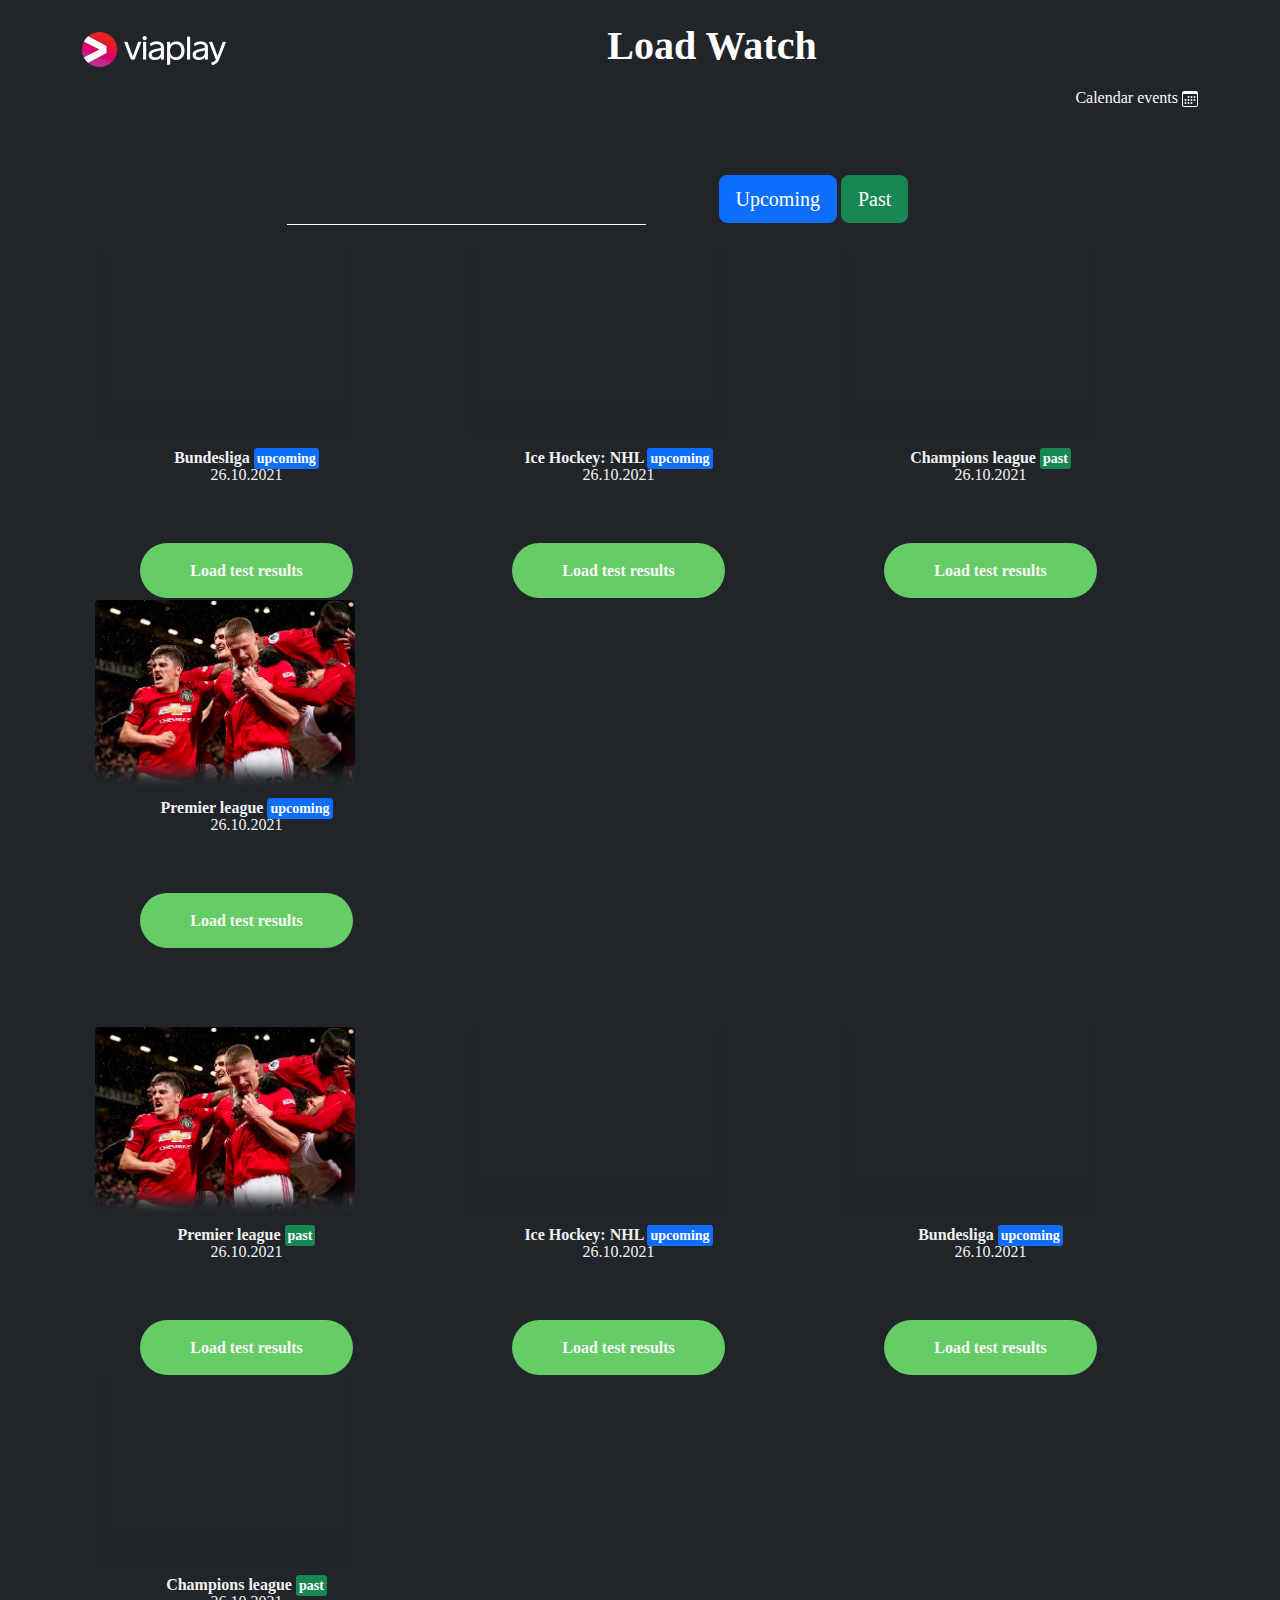
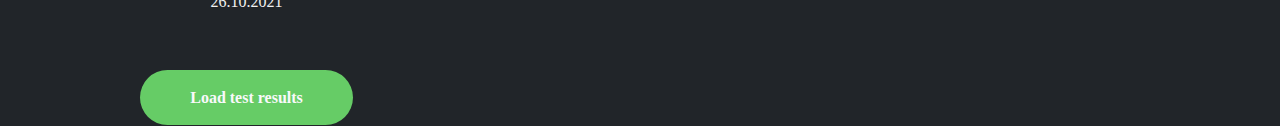
==== index.html @ 15f63dd1 "Visual adjastments for index page." ====
<html>
<head lang="en">
    <meta charset="utf-8">
    <meta name="viewport" content="width=device-width, initial-scale=1">

    <link rel="icon" type="image/x-icon" href="/assets/favicon.ico">
    <link rel="icon" type="image/x-icon" href="/assets/favicon.ico">

    <!-- Bootstrap CSS -->
    <link href="https://cdn.jsdelivr.net/npm/bootstrap@5.1.2/dist/css/bootstrap.min.css" rel="stylesheet">
    <link rel="stylesheet" href="assets/reset.css">
    <link rel="stylesheet" href="assets/fonts/fonts.css">
    <link rel="stylesheet" href="assets/style.css">

    <title>LoadWatch</title>
</head>
    <body class="bg-dark container">
        <header style="margin-top: 1.25%">
            <nav class="navbar navbar-dark bg-dark">
                <!-- Navbar content -->
                <img src="assets/images/header-logo-large.png" alt="Viaplay" width="144" height="35">
                <h1 class="page-title text-white">Load Watch</h1>
                <h4 id="todayDateNav" class="text-white"></h4>

            </nav>
            <a class="events-calendar-link nav-link text-light" href="./pages/calendarEventsPage.html">
                Calendar events
                <svg xmlns="http://www.w3.org/2000/svg" width="16" height="16" fill="currentColor" class="bi bi-calendar3" viewBox="0 0 16 16">
                    <path d="M14 0H2a2 2 0 0 0-2 2v12a2 2 0 0 0 2 2h12a2 2 0 0 0 2-2V2a2 2 0 0 0-2-2zM1 3.857C1 3.384 1.448 3 2 3h12c.552 0 1 .384 1 .857v10.286c0 .473-.448.857-1 .857H2c-.552 0-1-.384-1-.857V3.857z"></path>
                    <path d="M6.5 7a1 1 0 1 0 0-2 1 1 0 0 0 0 2zm3 0a1 1 0 1 0 0-2 1 1 0 0 0 0 2zm3 0a1 1 0 1 0 0-2 1 1 0 0 0 0 2zm-9 3a1 1 0 1 0 0-2 1 1 0 0 0 0 2zm3 0a1 1 0 1 0 0-2 1 1 0 0 0 0 2zm3 0a1 1 0 1 0 0-2 1 1 0 0 0 0 2zm3 0a1 1 0 1 0 0-2 1 1 0 0 0 0 2zm-9 3a1 1 0 1 0 0-2 1 1 0 0 0 0 2zm3 0a1 1 0 1 0 0-2 1 1 0 0 0 0 2zm3 0a1 1 0 1 0 0-2 1 1 0 0 0 0 2z"></path>
                </svg>
            </a>
            <hr class="bg-light">
<!--            <ul class="nav justify-content-center">-->
<!--                <li class="nav-item">-->
<!--                    <a class="nav-link text-light" href="./pages/calendarEventsPage.html">Calendar Events</a>-->
<!--                </li>-->
<!--                <li class="nav-item">-->
<!--                    <a class="nav-link text-light" href="#">Applications</a>-->
<!--                </li>-->
<!--                <li class="nav-item">-->
<!--                    <a class="nav-link text-light" href="#">Nearest Event State</a>-->
<!--                </li>-->
<!--                <li class="nav-item">-->
<!--                    <a class="nav-link text-light" href="#">Next Event Configuration</a>-->
<!--                </li>-->
<!--            </ul>-->
        </header>
        <br>
        <!-- Search functionality -->
        <nav class="navbar navbar-light justify-content-center">
            <form class="form-inline row">
                <input class="load-tests-search-bar col form-control mr-sm-2" type="search" placeholder="Type an event name" aria-label="Search" id="search">
                <ul class="nav col justify-content-center">
                    <li class="nav-item">
                        <button class="btn btn-primary btn-lg" type="submit" value="upcoming" id="upcoming-filter">Upcoming</button>
                    </li>
                    <li class="nav-item">
                        <button class="btn btn-success btn-lg" type="submit" value="past" id="past-filter">Past</button>
                    </li>
                </ul>
            </form>
        </nav>

        <!-- New Cards -->
        <div class="container">
            <!--1 row-->
            <div class="row card-row">
                <!--1-->
                <div class="col card-column">
                    <div class="card-body">
                        <div class="card-block" style="  background-image: url('assets/images/Bundesliga.jpg');
                            background-repeat: no-repeat;
                            background-position: center;
                            background-size: cover;
                            width: 260px;
                            height: 200px;
                            -webkit-box-shadow: inset 0px -35px 15px -5px #212529;
                            box-shadow: inset 0px -35px 15px -5px #212529;
                            border-radius: .25rem .25rem 0rem 0rem;">
                        </div>
                        <h4 class="card-title">
                            Bundesliga
                            <small class="text-white bg-primary text-wrap" style="padding: 3px; border-radius: 3px;">upcoming</small>
                        </h4>
                        <div class="card-text">
                            <p class="card-text">26.10.2021</p>
                            <a href="#"><button type="button" class="btn see-results-button">Load test results</button></a>
                        </div>
                    </div>
                </div>
                <!--2-->
                <div class="col card-column">
                    <div class="card-body">
                        <div class="card-block" style="  background-image: url('assets/images/Hockey.png');
                            background-repeat: no-repeat;
                            background-position: center;
                            background-size: cover;
                            width: 260px;
                            height: 200px;
                            -webkit-box-shadow: inset 0px -35px 15px -5px #212529;
                            box-shadow: inset 0px -35px 15px -5px #212529;
                            border-radius: .25rem .25rem 0rem 0rem;">
                        </div>
                        <h4 class="card-title">
                            Ice Hockey: NHL
                            <small class="text-white bg-primary text-wrap" style="padding: 3px; border-radius: 3px;">upcoming</small>
                        </h4>
                        <div class="card-text">
                            <p class="card-text">26.10.2021</p>
                            <a href="#"><button type="button" class="btn see-results-button">Load test results</button></a>
                        </div>
                    </div>
                </div>
                <!--3-->
                <div class="col card-column">
                    <div class="card-body">
                        <div class="card-block" style="  background-image: url('assets/images/Chempleague.png');
                            background-repeat: no-repeat;
                            background-position: center;
                            background-size: cover;
                            width: 260px;
                            height: 200px;
                            -webkit-box-shadow: inset 0px -35px 15px -5px #212529;
                            box-shadow: inset 0px -35px 15px -5px #212529;
                            border-radius: .25rem .25rem 0rem 0rem;">
                        </div>
                        <h4 class="card-title">
                            Champions league
                            <small class="text-white bg-success text-wrap" style="padding: 3px; border-radius: 3px;">past</small>
                        </h4>
                        <div class="card-text">
                            <p class="card-text">26.10.2021</p>
                            <a href="#"><button type="button" class="btn see-results-button">Load test results</button></a>
                        </div>
                    </div>
                </div>
                <!--4-->
                <div class="col card-column">
                    <div class="card-body">
                        <div class="card-block" style="  background-image: url('assets/images/Premier.png');
                            background-repeat: no-repeat;
                            background-position: center;
                            background-size: cover;
                            width: 260px;
                            height: 200px;
                            -webkit-box-shadow: inset 0px -35px 15px -5px #212529;
                            box-shadow: inset 0px -35px 15px -5px #212529;
                            border-radius: .25rem .25rem 0rem 0rem;">
                        </div>
                        <h4 class="card-title">
                            Premier league
                            <small class="text-white bg-primary text-wrap" style="padding: 3px; border-radius: 3px;">upcoming</small>
                        </h4>
                        <div class="card-text">
                            <p class="card-text">26.10.2021</p>
                            <a href="#"><button type="button" class="btn see-results-button">Load test results</button></a>
                        </div>
                    </div>
                </div>
            </div>
            <!--2 row-->
            <div class="row card-row">
                <!--4-->
                <div class="col card-column">
                    <div class="card-body">
                        <div class="card-block" style="  background-image: url('assets/images/Premier.png');
                            background-repeat: no-repeat;
                            background-position: center;
                            background-size: cover;
                            width: 260px;
                            height: 200px;
                            -webkit-box-shadow: inset 0px -35px 15px -5px #212529;
                            box-shadow: inset 0px -35px 15px -5px #212529;
                            border-radius: .25rem .25rem 0rem 0rem;">
                        </div>
                        <h4 class="card-title">
                            Premier league
                            <small class="text-white bg-success text-wrap" style="padding: 3px; border-radius: 3px;">past</small>
                        </h4>
                        <div class="card-text">
                            <p class="card-text">26.10.2021</p>
                            <a href="#"><button type="button" class="btn see-results-button">Load test results</button></a>
                        </div>
                    </div>
                </div>
                <!--2-->
                <div class="col card-column">
                    <div class="card-body">
                        <div class="card-block" style="  background-image: url('assets/images/Hockey.png');
                            background-repeat: no-repeat;
                            background-position: center;
                            background-size: cover;
                            width: 260px;
                            height: 200px;
                            -webkit-box-shadow: inset 0px -35px 15px -5px #212529;
                            box-shadow: inset 0px -35px 15px -5px #212529;
                            border-radius: .25rem .25rem 0rem 0rem;">
                        </div>
                        <h4 class="card-title">
                            Ice Hockey: NHL
                            <small class="text-white bg-primary text-wrap" style="padding: 3px; border-radius: 3px;">upcoming</small>
                        </h4>
                        <div class="card-text">
                            <p class="card-text">26.10.2021</p>
                            <a href="#"><button type="button" class="btn see-results-button">Load test results</button></a>
                        </div>
                    </div>
                </div>
                <!--1-->
                <div class="col card-column">
                    <div class="card-body">
                        <div class="card-block" style="  background-image: url('assets/images/Bundesliga.jpg');
                            background-repeat: no-repeat;
                            background-position: center;
                            background-size: cover;
                            width: 260px;
                            height: 200px;
                            -webkit-box-shadow: inset 0px -35px 15px -5px #212529;
                            box-shadow: inset 0px -35px 15px -5px #212529;
                            border-radius: .25rem .25rem 0rem 0rem;">
                        </div>
                        <h4 class="card-title">
                            Bundesliga
                            <small class="text-white bg-primary text-wrap" style="padding: 3px; border-radius: 3px;">upcoming</small>
                        </h4>
                        <div class="card-text">
                            <p class="card-text">26.10.2021</p>
                            <a href="#"><button type="button" class="btn see-results-button">Load test results</button></a>
                        </div>
                    </div>
                </div>
                <!--3-->
                <div class="col card-column">
                    <div class="card-body">
                        <div class="card-block" style="  background-image: url('assets/images/Chempleague.png');
                            background-repeat: no-repeat;
                            background-position: center;
                            background-size: cover;
                            width: 260px;
                            height: 200px;
                            -webkit-box-shadow: inset 0px -35px 15px -5px #212529;
                            box-shadow: inset 0px -35px 15px -5px #212529;
                            border-radius: .25rem .25rem 0rem 0rem;">
                        </div>
                        <h4 class="card-title">
                            Champions league
                            <small class="text-white bg-success text-wrap" style="padding: 3px; border-radius: 3px;">past</small>
                        </h4>
                        <div class="card-text">
                            <p class="card-text">26.10.2021</p>
                            <a href="#"><button type="button" class="btn see-results-button">Load test results</button></a>
                        </div>
                    </div>
                </div>
            </div>
        </div>

        <!-- Modal past-->
        <div class="modal fade" id="staticBackdrop-past" data-bs-backdrop="static" data-bs-keyboard="false" tabindex="-1" aria-labelledby="staticBackdrop-pastLabel" aria-hidden="true">
            <div class="modal-dialog">
                <div class="modal-content">
                    <div class="modal-header">
                        <h5 class="modal-title text-white" id="staticBackdropLabel">Signup scenarios info</h5>
                        <button type="button" class="btn-close" data-bs-dismiss="modal" aria-label="Close"></button>
                    </div>
                    <div class="modal-body">
                        <div class="container mt-3">
                            <table class="table table-dark table-hover">
                                <thead>
                                <tr>
                                    <th>App Name</th>
                                    <th>Date</th>
                                    <th>Accounts</th>
                                    <th>Status</th>
                                    <th>Details</th>
                                    <th>Load Hevier</th>
                                </tr>
                                </thead>
                                <tbody>
                                <tr>
                                    <td>John</td>
                                    <td>Doe</td>
                                    <td>john@example.com</td>
                                    <td>john@example.com</td>
                                    <td>john@example.com</td>
                                    <td>john@example.com</td>
                                </tr>
                                <tr>
                                    <td>Mary</td>
                                    <td>Moe</td>
                                    <td>mary@example.com</td>
                                    <td>mary@example.com</td>
                                    <td>mary@example.com</td>
                                    <td>mary@example.com</td>
                                </tr>
                                <tr>
                                    <td>July</td>
                                    <td>Dooley</td>
                                    <td>july@example.com</td>
                                    <td>july@example.com</td>
                                    <td>july@example.com</td>
                                    <td>july@example.com</td>
                                </tr>
                                </tbody>
                            </table>
                        </div>
                    </div>
                    <div class="modal-footer">
                        <button type="button" class="btn btn-secondary" data-bs-dismiss="modal">Close</button>
                    </div>
                </div>
            </div>
        </div>



    <!-- Bootstrap JS assets -->
    <script src="https://code.jquery.com/jquery-3.4.1.slim.min.js" integrity="sha384-J6qa4849blE2+poT4WnyKhv5vZF5SrPo0iEjwBvKU7imGFAV0wwj1yYfoRSJoZ+n" crossorigin="anonymous"></script>
    <script src="https://cdn.jsdelivr.net/npm/popper.js@1.16.0/dist/umd/popper.min.js" integrity="sha384-Q6E9RHvbIyZFJoft+2mJbHaEWldlvI9IOYy5n3zV9zzTtmI3UksdQRVvoxMfooAo" crossorigin="anonymous"></script>
    <script src="https://stackpath.bootstrapcdn.com/bootstrap/4.4.1/js/bootstrap.min.js" integrity="sha384-wfSDF2E50Y2D1uUdj0O3uMBJnjuUD4Ih7YwaYd1iqfktj0Uod8GCExl3Og8ifwB6" crossorigin="anonymous"></script>
    <script src="https://cdn.jsdelivr.net/npm/bootstrap@5.1.2/dist/js/bootstrap.bundle.min.js"></script>
    <script src="assets/script.js"></script>
    </body>
</html>
---- assets/style.css ----
body {
  font-family: MTGSans, serif;
}

.next-event-name {
  text-align: center;
}
.next-event-img {
  padding-top: 5px;
  padding-bottom: 5px;
  border-radius: 10px;
}
.events {
  padding: 10px;
  border-radius: 10px;
  margin: 10px;
  justify-content: flex-start;
}

/*!
  Customs CSS stylesheet
 */
.events-calendar-link {
  padding: initial;
  text-align: right
}
.load-tests-search-bar {
  background: transparent;
  border: none;
  border-bottom: #ffffff 1px solid;
  border-radius: 0rem;"
}

.load-tests-search-bar:focus {
  background: transparent;
  border: none;
  border-bottom: #ffffff 2px solid;
  border-radius: 0rem;"
}

.page-title {
  text-align: center;
  letter-spacing: 0;
  font-weight: 700;
  color: #f1f1f1;
}

.card-row:not(:first-child) {
  margin-top: 7%;
  display: flex;
  justify-content: left;
  flex-flow: row wrap;
  align-items: stretch;
}

.card-title {
  text-align: center;
  min-width: 200px;
  /*min-height: 45px;*/
  /*font-family: MTG Sans,Helvetica,Arial,sans-serif;*/
  font-size: 1em;
  line-height: 1em;
  letter-spacing: 0;
  font-weight: 700;
  color: #f1f1f1;
}

.card-block {
  background-image: url('assets/images/Bundesliga.jpg');
  background-repeat: no-repeat;
  background-position: center;
  background-size: cover;
  width: 260px;
  height: 200px;
  -webkit-box-shadow: inset 0px -35px 15px -5px #212529;
  box-shadow: inset 0px -35px 15px -5px #212529;
  border-radius: .25rem .25rem 0rem 0rem;"
}

.card-text {
  text-align: center;
  min-width: 200px;
  min-height: 45px;
  /*font-family: MTG Sans,Helvetica,Arial,sans-serif;*/
  font-size: 1em;
  line-height: 1em;
  letter-spacing: 0;
  font-weight: 200;
  color: #f1f1f1;
}

.see-results-button {
  color: #f9f9fb;
  background-color: #6c6;
  text-align: center;
  vertical-align: middle;
  font-weight: 600;
  font-size: 16px;
  line-height: 55px;
  letter-spacing: 0;
  border-radius: 50px;
  border: none;
  cursor: pointer;
  display: inline-block;
  height: 55px;
  min-width: 100px;
  padding: 0 50px;
  margin-top: 5%;
}

.card-body {
  background: transparent;
  border: 1px solid #212529;
  max-width: 305px;
}

body {
  background-color: #EEEEEE;
}

.layout-margin-8 {
  margin: 1% 4%;
}
.card {
  /*padding: 10%;*/
}

.card-img-top-custom {
  width: 50%;
  margin: 0 auto;
}

/*.card-title {*/
/*  text-align: center;*/
/*  min-width: 200px;*/
/*  min-height: 45px;*/
/*}*/

.card-shadow {
  -webkit-box-shadow: 0px 0px 28px 14px rgba(232,232,232,1);
  -moz-box-shadow: 0px 0px 28px 14px rgba(232,232,232,1);
  box-shadow: 0px 0px 28px 14px rgba(232,232,232,1);
}

.card-deck {
  display: flex;
  justify-content: left;
  flex-flow: row wrap;
  align-items: stretch;
}

.card {
  /*padding: 3% 1.5% !important;*/
  border: 1px solid #212529;
  max-width: 305px;
  /*flex-grow: 0;*/
}

@media (min-width: 768px) {
  .form-control {
    width: 500px !important;
    height: 50px;
  }
}

.bg-blue {
  background-color: #005EB8;
}

.pinned {
  position: absolute;
  max-width: 15px;
  max-height: 15px;
  z-index: 999;
}

.nav-item {
  padding-right: 2px;
  padding-left: 2px;
}



.modal-dialog {
  min-width: 1170px !important;
  height: 600px !important;
}

.modal-content {
  height: 60%;
  background-color: #24292d;
}
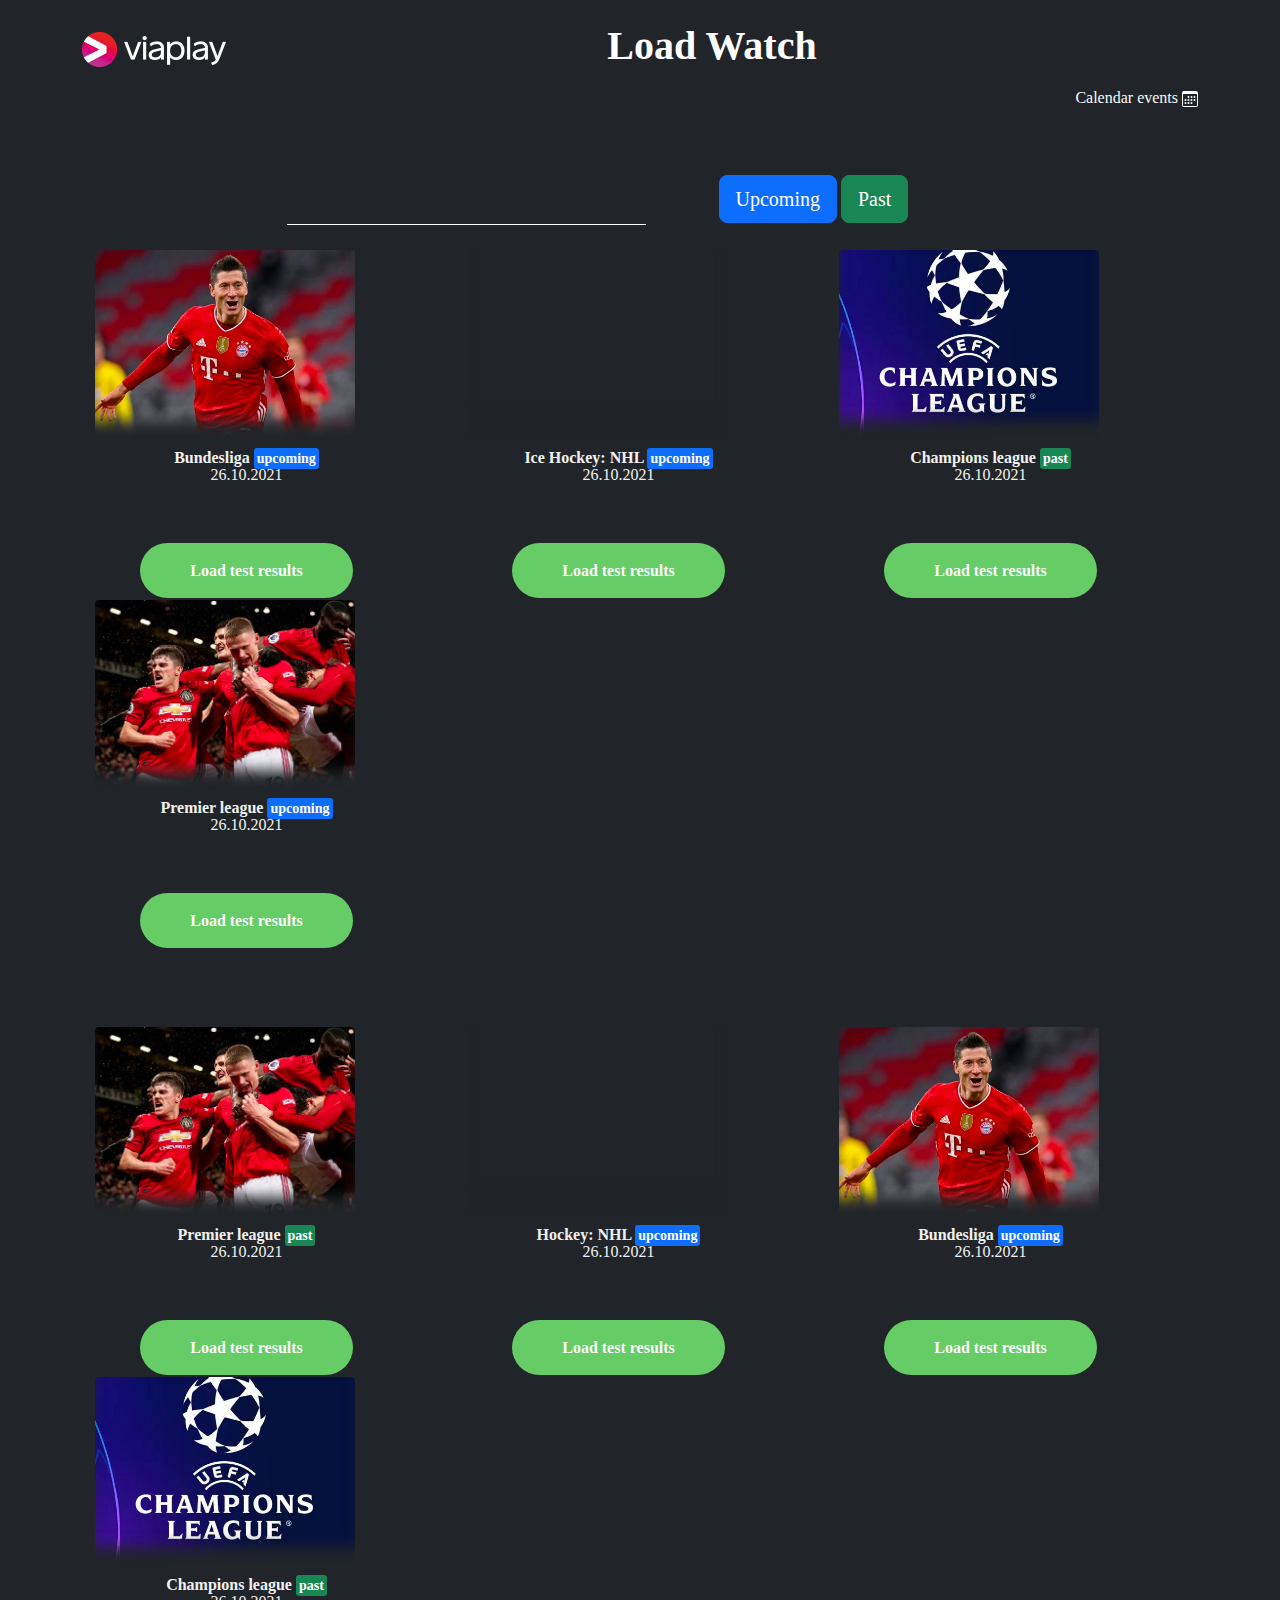
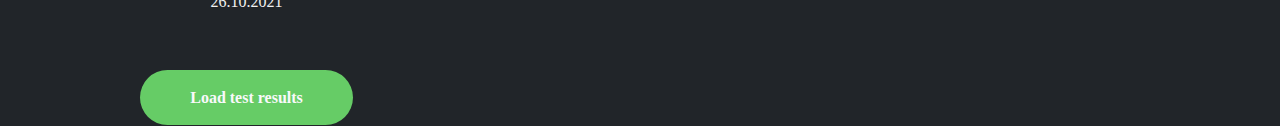
==== commit 21422043: "Merge pull request #2 from vsolonyi/visual-adjustments-2" ====
--- a/index.html
+++ b/index.html
@@ -31,26 +31,12 @@
                 </svg>
             </a>
             <hr class="bg-light">
-<!--            <ul class="nav justify-content-center">-->
-<!--                <li class="nav-item">-->
-<!--                    <a class="nav-link text-light" href="./pages/calendarEventsPage.html">Calendar Events</a>-->
-<!--                </li>-->
-<!--                <li class="nav-item">-->
-<!--                    <a class="nav-link text-light" href="#">Applications</a>-->
-<!--                </li>-->
-<!--                <li class="nav-item">-->
-<!--                    <a class="nav-link text-light" href="#">Nearest Event State</a>-->
-<!--                </li>-->
-<!--                <li class="nav-item">-->
-<!--                    <a class="nav-link text-light" href="#">Next Event Configuration</a>-->
-<!--                </li>-->
-<!--            </ul>-->
         </header>
         <br>
         <!-- Search functionality -->
         <nav class="navbar navbar-light justify-content-center">
             <form class="form-inline row">
-                <input class="load-tests-search-bar col form-control mr-sm-2" type="search" placeholder="Type an event name" aria-label="Search" id="search">
+                <input class="load-tests-search-bar text-white col form-control mr-sm-2" type="search" placeholder="Type an event name" aria-label="Search" id="search">
                 <ul class="nav col justify-content-center">
                     <li class="nav-item">
                         <button class="btn btn-primary btn-lg" type="submit" value="upcoming" id="upcoming-filter">Upcoming</button>
@@ -69,23 +55,23 @@
                 <!--1-->
                 <div class="col card-column">
                     <div class="card-body">
-                        <div class="card-block" style="  background-image: url('assets/images/Bundesliga.jpg');
-                            background-repeat: no-repeat;
-                            background-position: center;
-                            background-size: cover;
-                            width: 260px;
-                            height: 200px;
-                            -webkit-box-shadow: inset 0px -35px 15px -5px #212529;
-                            box-shadow: inset 0px -35px 15px -5px #212529;
-                            border-radius: .25rem .25rem 0rem 0rem;">
-                        </div>
-                        <h4 class="card-title">
-                            Bundesliga
-                            <small class="text-white bg-primary text-wrap" style="padding: 3px; border-radius: 3px;">upcoming</small>
-                        </h4>
-                        <div class="card-text">
-                            <p class="card-text">26.10.2021</p>
-                            <a href="#"><button type="button" class="btn see-results-button">Load test results</button></a>
+                        <div class="card-block" style="  background-image: url('assets/images/Bundesliga2.png');
+                            background-repeat: no-repeat;
+                            background-position: center;
+                            background-size: cover;
+                            width: 260px;
+                            height: 200px;
+                            -webkit-box-shadow: inset 0px -35px 15px -5px #212529;
+                            box-shadow: inset 0px -35px 15px -5px #212529;
+                            border-radius: .25rem .25rem 0rem 0rem;">
+                        </div>
+                        <h4 class="card-title">
+                            <span>Bundesliga</span>
+                            <small class="text-white bg-primary text-wrap" style="padding: 3px; border-radius: 3px;">upcoming</small>
+                        </h4>
+                        <div class="card-text">
+                            <p class="card-text">26.10.2021</p>
+                            <a href="#"><button data-bs-toggle="modal" data-bs-target="#staticBackdrop-past" type="button" class="btn see-results-button">Load test results</button></a>
                         </div>
                     </div>
                 </div>
@@ -103,35 +89,35 @@
                             border-radius: .25rem .25rem 0rem 0rem;">
                         </div>
                         <h4 class="card-title">
-                            Ice Hockey: NHL
-                            <small class="text-white bg-primary text-wrap" style="padding: 3px; border-radius: 3px;">upcoming</small>
-                        </h4>
-                        <div class="card-text">
-                            <p class="card-text">26.10.2021</p>
-                            <a href="#"><button type="button" class="btn see-results-button">Load test results</button></a>
+                            <span>Ice Hockey: NHL</span>
+                            <small class="text-white bg-primary text-wrap" style="padding: 3px; border-radius: 3px;">upcoming</small>
+                        </h4>
+                        <div class="card-text">
+                            <p class="card-text">26.10.2021</p>
+                            <a href="#"><button data-bs-toggle="modal" data-bs-target="#staticBackdrop-past" type="button" class="btn see-results-button">Load test results</button></a>
                         </div>
                     </div>
                 </div>
                 <!--3-->
                 <div class="col card-column">
                     <div class="card-body">
-                        <div class="card-block" style="  background-image: url('assets/images/Chempleague.png');
-                            background-repeat: no-repeat;
-                            background-position: center;
-                            background-size: cover;
-                            width: 260px;
-                            height: 200px;
-                            -webkit-box-shadow: inset 0px -35px 15px -5px #212529;
-                            box-shadow: inset 0px -35px 15px -5px #212529;
-                            border-radius: .25rem .25rem 0rem 0rem;">
-                        </div>
-                        <h4 class="card-title">
-                            Champions league
+                        <div class="card-block" style="  background-image: url('assets/images/ChampionsLeague.png');
+                            background-repeat: no-repeat;
+                            background-position: center;
+                            background-size: cover;
+                            width: 260px;
+                            height: 200px;
+                            -webkit-box-shadow: inset 0px -35px 15px -5px #212529;
+                            box-shadow: inset 0px -35px 15px -5px #212529;
+                            border-radius: .25rem .25rem 0rem 0rem;">
+                        </div>
+                        <h4 class="card-title">
+                            <span>Champions league</span>
                             <small class="text-white bg-success text-wrap" style="padding: 3px; border-radius: 3px;">past</small>
                         </h4>
                         <div class="card-text">
                             <p class="card-text">26.10.2021</p>
-                            <a href="#"><button type="button" class="btn see-results-button">Load test results</button></a>
+                            <a href="./assets/tables/pastTable.html"><button type="button" class="btn see-results-button">Load test results</button></a>
                         </div>
                     </div>
                 </div>
@@ -149,12 +135,12 @@
                             border-radius: .25rem .25rem 0rem 0rem;">
                         </div>
                         <h4 class="card-title">
-                            Premier league
-                            <small class="text-white bg-primary text-wrap" style="padding: 3px; border-radius: 3px;">upcoming</small>
-                        </h4>
-                        <div class="card-text">
-                            <p class="card-text">26.10.2021</p>
-                            <a href="#"><button type="button" class="btn see-results-button">Load test results</button></a>
+                            <span>Premier league</span>
+                            <small class="text-white bg-primary text-wrap" style="padding: 3px; border-radius: 3px;">upcoming</small>
+                        </h4>
+                        <div class="card-text">
+                            <p class="card-text">26.10.2021</p>
+                            <a href="#"><button data-bs-toggle="modal" data-bs-target="#staticBackdrop-past" type="button" class="btn see-results-button">Load test results</button></a>
                         </div>
                     </div>
                 </div>
@@ -175,12 +161,12 @@
                             border-radius: .25rem .25rem 0rem 0rem;">
                         </div>
                         <h4 class="card-title">
-                            Premier league
+                            <span>Premier league</span>
                             <small class="text-white bg-success text-wrap" style="padding: 3px; border-radius: 3px;">past</small>
                         </h4>
                         <div class="card-text">
                             <p class="card-text">26.10.2021</p>
-                            <a href="#"><button type="button" class="btn see-results-button">Load test results</button></a>
+                            <a href="./assets/tables/pastTable.html"><button type="button" class="btn see-results-button">Load test results</button></a>
                         </div>
                     </div>
                 </div>
@@ -198,58 +184,58 @@
                             border-radius: .25rem .25rem 0rem 0rem;">
                         </div>
                         <h4 class="card-title">
-                            Ice Hockey: NHL
-                            <small class="text-white bg-primary text-wrap" style="padding: 3px; border-radius: 3px;">upcoming</small>
-                        </h4>
-                        <div class="card-text">
-                            <p class="card-text">26.10.2021</p>
-                            <a href="#"><button type="button" class="btn see-results-button">Load test results</button></a>
+                            <span>Hockey: NHL</span>
+                            <small class="text-white bg-primary text-wrap" style="padding: 3px; border-radius: 3px;">upcoming</small>
+                        </h4>
+                        <div class="card-text">
+                            <p class="card-text">26.10.2021</p>
+                            <a href="#"><button data-bs-toggle="modal" data-bs-target="#staticBackdrop-past" type="button" class="btn see-results-button">Load test results</button></a>
                         </div>
                     </div>
                 </div>
                 <!--1-->
                 <div class="col card-column">
                     <div class="card-body">
-                        <div class="card-block" style="  background-image: url('assets/images/Bundesliga.jpg');
-                            background-repeat: no-repeat;
-                            background-position: center;
-                            background-size: cover;
-                            width: 260px;
-                            height: 200px;
-                            -webkit-box-shadow: inset 0px -35px 15px -5px #212529;
-                            box-shadow: inset 0px -35px 15px -5px #212529;
-                            border-radius: .25rem .25rem 0rem 0rem;">
-                        </div>
-                        <h4 class="card-title">
-                            Bundesliga
-                            <small class="text-white bg-primary text-wrap" style="padding: 3px; border-radius: 3px;">upcoming</small>
-                        </h4>
-                        <div class="card-text">
-                            <p class="card-text">26.10.2021</p>
-                            <a href="#"><button type="button" class="btn see-results-button">Load test results</button></a>
+                        <div class="card-block" style="  background-image: url('assets/images/Bundesliga2.png');
+                            background-repeat: no-repeat;
+                            background-position: center;
+                            background-size: cover;
+                            width: 260px;
+                            height: 200px;
+                            -webkit-box-shadow: inset 0px -35px 15px -5px #212529;
+                            box-shadow: inset 0px -35px 15px -5px #212529;
+                            border-radius: .25rem .25rem 0rem 0rem;">
+                        </div>
+                        <h4 class="card-title">
+                            <span>Bundesliga</span>
+                            <small class="text-white bg-primary text-wrap" style="padding: 3px; border-radius: 3px;">upcoming</small>
+                        </h4>
+                        <div class="card-text">
+                            <p class="card-text">26.10.2021</p>
+                            <a href="#"><button data-bs-toggle="modal" data-bs-target="#staticBackdrop-past" type="button" class="btn see-results-button">Load test results</button></a>
                         </div>
                     </div>
                 </div>
                 <!--3-->
                 <div class="col card-column">
                     <div class="card-body">
-                        <div class="card-block" style="  background-image: url('assets/images/Chempleague.png');
-                            background-repeat: no-repeat;
-                            background-position: center;
-                            background-size: cover;
-                            width: 260px;
-                            height: 200px;
-                            -webkit-box-shadow: inset 0px -35px 15px -5px #212529;
-                            box-shadow: inset 0px -35px 15px -5px #212529;
-                            border-radius: .25rem .25rem 0rem 0rem;">
-                        </div>
-                        <h4 class="card-title">
-                            Champions league
+                        <div class="card-block" style="  background-image: url('assets/images/ChampionsLeague.png');
+                            background-repeat: no-repeat;
+                            background-position: center;
+                            background-size: cover;
+                            width: 260px;
+                            height: 200px;
+                            -webkit-box-shadow: inset 0px -35px 15px -5px #212529;
+                            box-shadow: inset 0px -35px 15px -5px #212529;
+                            border-radius: .25rem .25rem 0rem 0rem;">
+                        </div>
+                        <h4 class="card-title">
+                            <span>Champions league</span>
                             <small class="text-white bg-success text-wrap" style="padding: 3px; border-radius: 3px;">past</small>
                         </h4>
                         <div class="card-text">
                             <p class="card-text">26.10.2021</p>
-                            <a href="#"><button type="button" class="btn see-results-button">Load test results</button></a>
+                            <a href="./assets/tables/pastTable.html"><button type="button" class="btn see-results-button">Load test results</button></a>
                         </div>
                     </div>
                 </div>
